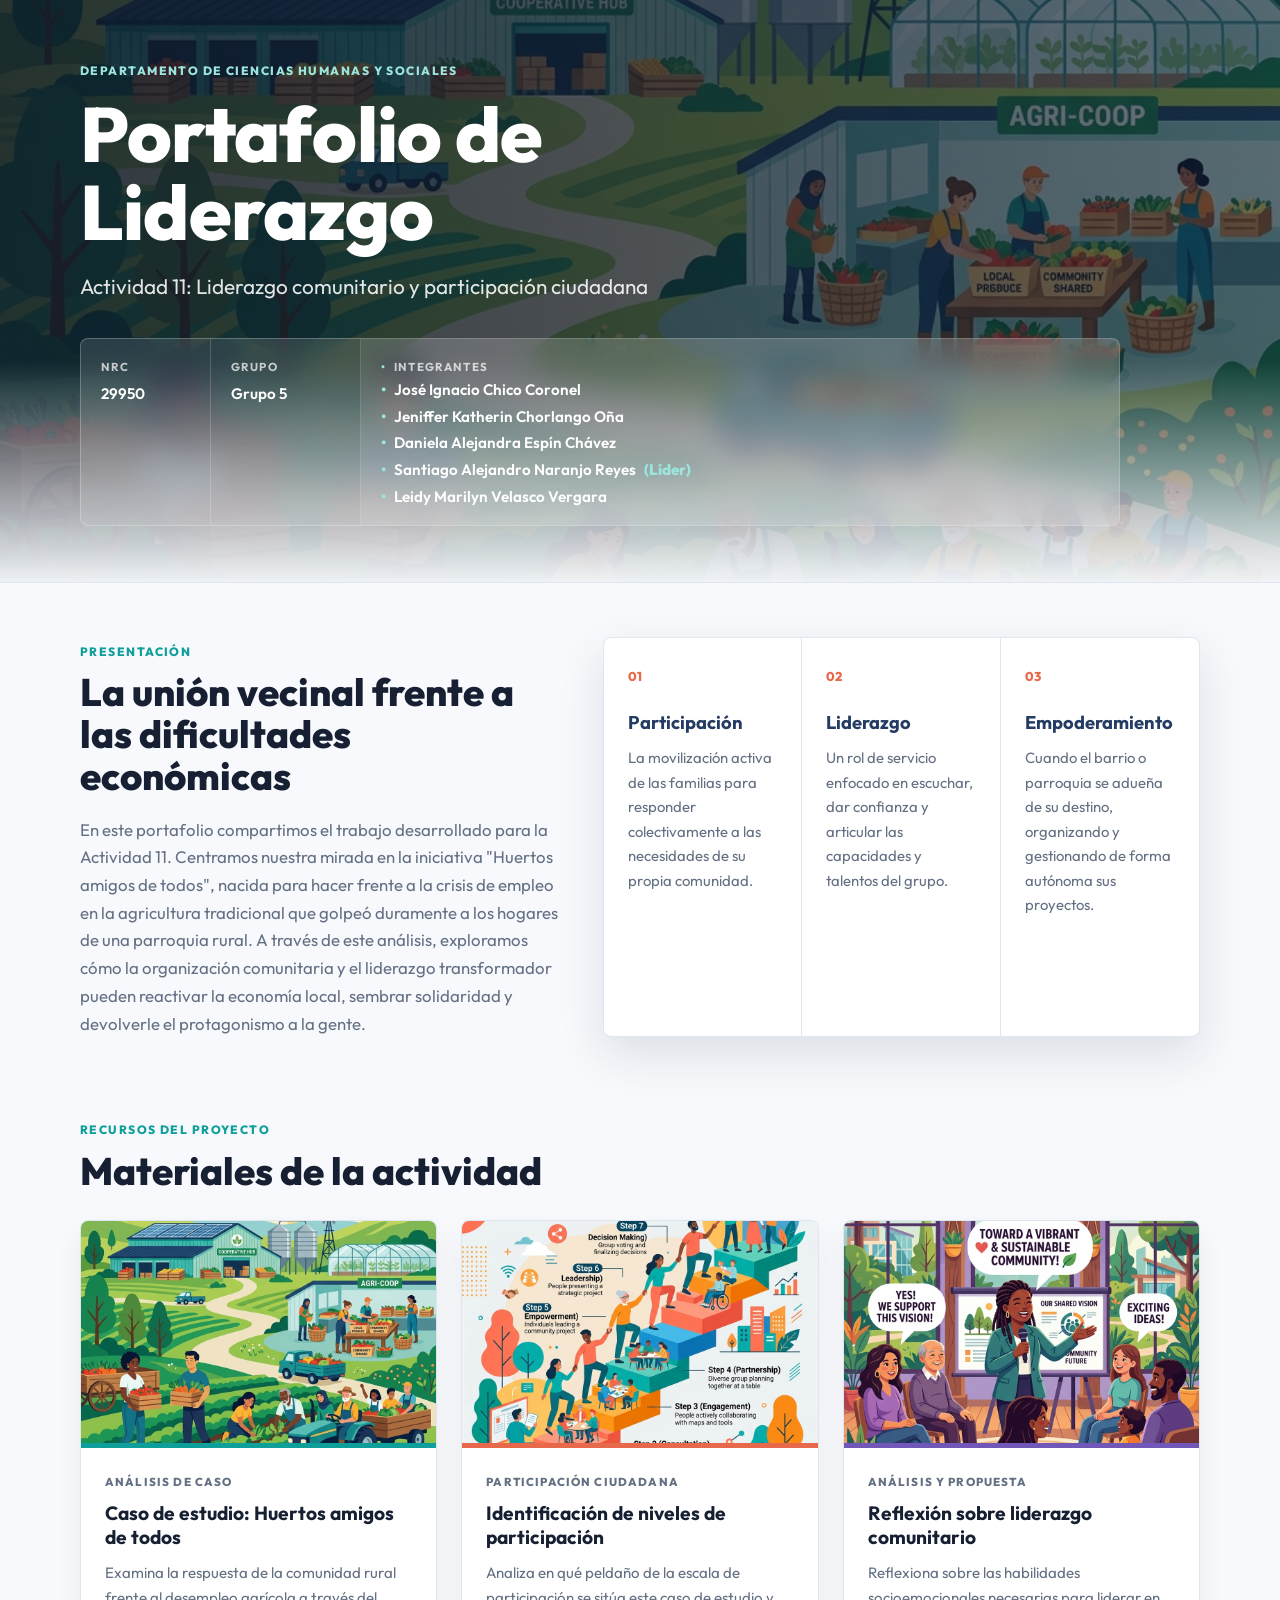
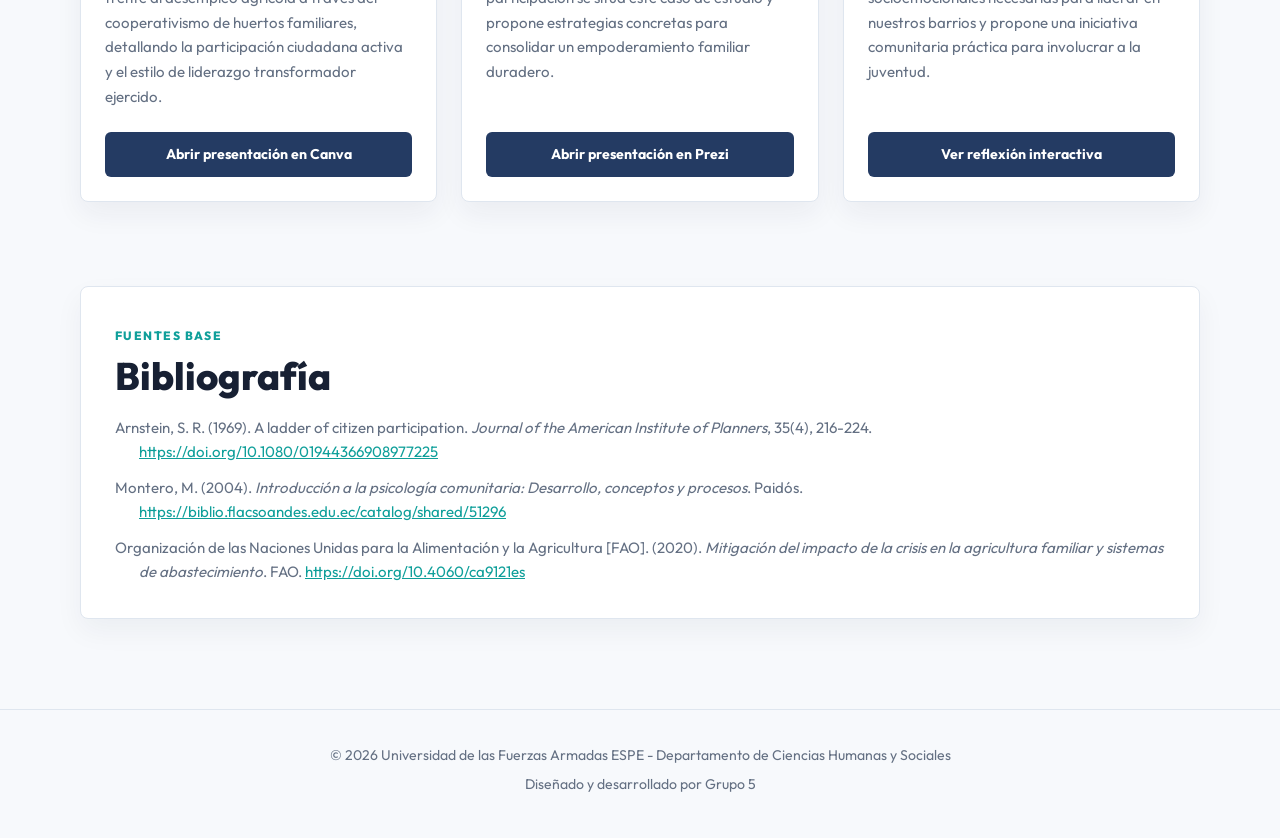
==== index.html @ 46aa61c5 "Initial commit - Portafolio Deber 11 Liderazgo Comunitario" ====
<!DOCTYPE html>
<html lang="es">
<head>
    <meta charset="UTF-8">
    <meta name="viewport" content="width=device-width, initial-scale=1.0">
    <title>Portafolio de Liderazgo - Actividad 11</title>
    <link rel="preconnect" href="https://fonts.googleapis.com">
    <link rel="preconnect" href="https://fonts.gstatic.com" crossorigin>
    <link href="https://fonts.googleapis.com/css2?family=Outfit:wght@300;400;500;600;700;800&display=swap" rel="stylesheet">
    <link rel="stylesheet" href="styles.css">
</head>
<body>
    <header class="hero">
        <div class="hero-overlay"></div>
        <div class="hero-content">
            <span class="badge">Departamento de Ciencias Humanas y Sociales</span>
            <h1 class="main-title">Portafolio de Liderazgo</h1>
            <p class="subtitle">Actividad 11: Liderazgo comunitario y participación ciudadana</p>

            <div class="project-meta" aria-label="Datos del proyecto">
                <div class="meta-item">
                    <span class="meta-label">NRC</span>
                    <strong>29950</strong>
                </div>
                <div class="meta-item">
                    <span class="meta-label">Grupo</span>
                    <strong>Grupo 5</strong>
                </div>
                <div class="meta-item meta-members">
                    <span class="meta-label">Integrantes</span>
                    <strong>
                        <span>José Ignacio Chico Coronel</span>
                        <span>Jeniffer Katherin Chorlango Oña</span>
                        <span>Daniela Alejandra Espín Chávez</span>
                        <span>Santiago Alejandro Naranjo Reyes <em>(Líder)</em></span>
                        <span>Leidy Marilyn Velasco Vergara</span>
                    </strong>
                </div>
            </div>
        </div>
    </header>

    <main>
        <section class="intro-section fade-in">
            <div class="intro-copy">
                <span class="section-kicker">Presentación</span>
                <h2>La unión vecinal frente a las dificultades económicas</h2>
                <p>
                    En este portafolio compartimos el trabajo desarrollado para la Actividad 11. Centramos nuestra mirada en la iniciativa "Huertos amigos de todos", nacida para hacer frente a la crisis de empleo en la agricultura tradicional que golpeó duramente a los hogares de una parroquia rural. A través de este análisis, exploramos cómo la organización comunitaria y el liderazgo transformador pueden reactivar la economía local, sembrar solidaridad y devolverle el protagonismo a la gente.
                </p>
            </div>
            <div class="insight-strip" aria-label="Síntesis de ideas principales">
                <article>
                    <span>01</span>
                    <strong>Participación</strong>
                    <p>La movilización activa de las familias para responder colectivamente a las necesidades de su propia comunidad.</p>
                </article>
                <article>
                    <span>02</span>
                    <strong>Liderazgo</strong>
                    <p>Un rol de servicio enfocado en escuchar, dar confianza y articular las capacidades y talentos del grupo.</p>
                </article>
                <article>
                    <span>03</span>
                    <strong>Empoderamiento</strong>
                    <p>Cuando el barrio o parroquia se adueña de su destino, organizando y gestionando de forma autónoma sus proyectos.</p>
                </article>
            </div>
        </section>

        <section class="gallery-section fade-in" aria-labelledby="recursos-title">
            <div class="section-heading">
                <div class="heading-text">
                    <span class="section-kicker">Recursos del proyecto</span>
                    <h2 id="recursos-title">Materiales de la actividad</h2>
                </div>
            </div>

            <div class="cards-grid">
                <article class="card theme-case">
                    <img src="assets/analisis_caso.png" alt="Huertos amigos de todos - análisis de caso">
                    <div class="card-content">
                        <span class="card-category">Análisis de caso</span>
                        <h3>Caso de estudio: Huertos amigos de todos</h3>
                        <p>Examina la respuesta de la comunidad rural frente al desempleo agrícola a través del cooperativismo de huertos familiares, detallando la participación ciudadana activa y el estilo de liderazgo transformador ejercido.</p>
                        <a href="https://canva.link/lp347n2778goq2j" target="_blank" rel="noopener" class="btn-primary">Abrir presentación en Canva</a>
                    </div>
                </article>

                <article class="card theme-levels">
                    <img src="assets/niveles_participacion.png" alt="Niveles de participación comunitaria">
                    <div class="card-content">
                        <span class="card-category">Participación ciudadana</span>
                        <h3>Identificación de niveles de participación</h3>
                        <p>Analiza en qué peldaño de la escala de participación se sitúa este caso de estudio y propone estrategias concretas para consolidar un empoderamiento familiar duradero.</p>
                        <a href="https://prezi.com/view/fFzERnQOCliyj9FupO9U/?referral_token=-t4MgnlnB3FN" target="_blank" rel="noopener" class="btn-primary">Abrir presentación en Prezi</a>
                    </div>
                </article>

                <article class="card theme-reflection">
                    <img src="assets/reflexion_liderazgo.png" alt="Reflexión sobre liderazgo y desarrollo local">
                    <div class="card-content">
                        <span class="card-category">Análisis y Propuesta</span>
                        <h3>Reflexión sobre liderazgo comunitario</h3>
                        <p>Reflexiona sobre las habilidades socioemocionales necesarias para liderar en nuestros barrios y propone una iniciativa comunitaria práctica para involucrar a la juventud.</p>
                        <a href="reflexion_liderazgo.html" class="btn-primary">Ver reflexión interactiva</a>
                    </div>
                </article>
            </div>
        </section>

        <section class="bib-section fade-in" aria-labelledby="bibliografia-title">
            <div class="bib-card">
                <span class="section-kicker">Fuentes base</span>
                <h2 id="bibliografia-title">Bibliografía</h2>
                <ul class="bib-list">
                    <li>Arnstein, S. R. (1969). A ladder of citizen participation. <em>Journal of the American Institute of Planners</em>, 35(4), 216-224. <a href="https://doi.org/10.1080/01944366908977225" target="_blank" rel="noopener" style="color: var(--teal); text-decoration: underline;">https://doi.org/10.1080/01944366908977225</a></li>
                    <li>Montero, M. (2004). <em>Introducción a la psicología comunitaria: Desarrollo, conceptos y procesos</em>. Paidós. <a href="https://biblio.flacsoandes.edu.ec/catalog/shared/51296" target="_blank" rel="noopener" style="color: var(--teal); text-decoration: underline;">https://biblio.flacsoandes.edu.ec/catalog/shared/51296</a></li>
                    <li>Organización de las Naciones Unidas para la Alimentación y la Agricultura [FAO]. (2020). <em>Mitigación del impacto de la crisis en la agricultura familiar y sistemas de abastecimiento</em>. FAO. <a href="https://doi.org/10.4060/ca9121es" target="_blank" rel="noopener" style="color: var(--teal); text-decoration: underline;">https://doi.org/10.4060/ca9121es</a></li>
                </ul>
            </div>
        </section>
    </main>

    <footer>
        <p>© 2026 Universidad de las Fuerzas Armadas ESPE - Departamento de Ciencias Humanas y Sociales</p>
        <p>Diseñado y desarrollado por Grupo 5</p>
    </footer>

    <script src="script.js"></script>
</body>
</html>
---- styles.css ----
:root {
    --ink: #172033;
    --muted: #647083;
    --paper: #f7f9fc;
    --panel: #ffffff;
    --line: #dfe6ef;
    --navy: #243b63;
    --teal: #0f9f9a;
    --coral: #e7684a;
    --violet: #7157b8;
    --gold: #d99a25;
    --shadow: 0 18px 45px rgba(26, 40, 68, 0.12);
    --radius: 8px;
}

* {
    box-sizing: border-box;
    margin: 0;
    padding: 0;
}

body {
    background: var(--paper);
    color: var(--ink);
    font-family: 'Outfit', sans-serif;
    line-height: 1.65;
    -webkit-font-smoothing: antialiased;
}

/* Header & Hero */
.hero {
    min-height: 540px;
    position: relative;
    display: grid;
    align-items: end;
    padding: 56px 24px;
    overflow: hidden;
    background:
        linear-gradient(90deg, rgba(14, 24, 40, 0.85), rgba(14, 24, 40, 0.6)),
        url("assets/analisis_caso.png") center / cover no-repeat;
    color: #fff;
    border-bottom: 1px solid var(--line);
}

.hero-overlay {
    position: absolute;
    inset: auto 0 0;
    height: 38%;
    background: linear-gradient(180deg, transparent, rgba(247, 249, 252, 0.96));
    pointer-events: none;
}

.hero-content {
    position: relative;
    z-index: 1;
    width: min(1120px, 100%);
    margin: 0 auto;
}

.badge,
.section-kicker {
    display: inline-flex;
    align-items: center;
    color: var(--teal);
    font-size: 0.75rem;
    font-weight: 800;
    letter-spacing: 0.12em;
    text-transform: uppercase;
}

.badge {
    color: #9ce5dd;
    margin-bottom: 14px;
}

.main-title {
    max-width: 800px;
    font-size: clamp(2.4rem, 6.5vw, 4.8rem);
    font-weight: 800;
    line-height: 1.02;
    letter-spacing: -0.01em;
}

.subtitle {
    max-width: 680px;
    margin-top: 18px;
    color: rgba(255, 255, 255, 0.88);
    font-size: clamp(1.05rem, 2vw, 1.3rem);
    font-weight: 400;
}

/* Metadata Badge Panel */
.project-meta {
    width: min(1040px, 100%);
    margin-top: 34px;
    display: grid;
    grid-template-columns: 130px 150px minmax(0, 1fr);
    border: 1px solid rgba(255, 255, 255, 0.24);
    background: rgba(255, 255, 255, 0.12);
    backdrop-filter: blur(14px);
    border-radius: var(--radius);
    overflow: hidden;
}

.meta-item {
    padding: 18px 20px;
    border-right: 1px solid rgba(255, 255, 255, 0.18);
}

.meta-item:last-child {
    border-right: 0;
}

.meta-label {
    display: block;
    margin-bottom: 4px;
    color: rgba(255, 255, 255, 0.72);
    font-size: 0.72rem;
    font-weight: 700;
    letter-spacing: 0.1em;
    text-transform: uppercase;
}

.meta-item strong {
    font-size: 0.95rem;
    font-weight: 600;
}

.meta-members {
    background: rgba(255, 255, 255, 0.08);
}

.meta-members strong {
    display: flex;
    flex-direction: column;
    gap: 7px;
    font-size: 0.95rem;
    line-height: 1.3;
}

.meta-members span {
    display: flex;
    align-items: baseline;
    gap: 8px;
}

.meta-members span::before {
    content: "•";
    color: #9ce5dd;
    font-weight: 800;
}

.meta-members em {
    color: #9ce5dd;
    font-style: normal;
    font-weight: 800;
}

/* Structure and Layout */
main {
    position: relative;
    z-index: 2;
}

.intro-section,
.gallery-section,
.bib-section,
.detail-section {
    width: min(1120px, calc(100% - 40px));
    margin: 0 auto;
}

.intro-section {
    display: grid;
    grid-template-columns: minmax(0, 0.9fr) minmax(0, 1.1fr);
    gap: 34px;
    padding: 54px 0 36px;
}

.intro-copy h2,
.section-heading h2,
.bib-card h2,
.detail-card h2 {
    margin-top: 8px;
    color: var(--ink);
    font-size: clamp(1.8rem, 3vw, 2.5rem);
    line-height: 1.1;
    font-weight: 800;
}

.intro-copy p {
    margin-top: 18px;
    color: var(--muted);
    font-size: 1.05rem;
}

/* Insight Strip */
.insight-strip {
    display: grid;
    grid-template-columns: repeat(3, 1fr);
    gap: 1px;
    overflow: hidden;
    border: 1px solid var(--line);
    border-radius: var(--radius);
    background: var(--line);
    box-shadow: var(--shadow);
}

.insight-strip article {
    min-height: 190px;
    padding: 24px;
    background: var(--panel);
}

.insight-strip span {
    color: var(--coral);
    font-weight: 800;
    font-size: 0.8rem;
}

.insight-strip strong {
    display: block;
    margin-top: 20px;
    font-size: 1.15rem;
    font-weight: 700;
    color: var(--navy);
}

.insight-strip p {
    margin-top: 8px;
    color: var(--muted);
    font-size: 0.93rem;
}

/* Gallery / Cards */
.gallery-section {
    padding: 42px 0;
}

.section-heading {
    display: flex;
    align-items: end;
    justify-content: space-between;
    gap: 28px;
    margin-bottom: 28px;
}

.cards-grid {
    display: grid;
    grid-template-columns: repeat(3, minmax(0, 1fr));
    gap: 24px;
}

.card {
    display: flex;
    min-height: 100%;
    flex-direction: column;
    overflow: hidden;
    border: 1px solid var(--line);
    border-radius: var(--radius);
    background: var(--panel);
    box-shadow: 0 12px 28px rgba(26, 40, 68, 0.06);
    transition: transform 0.25s ease, box-shadow 0.25s ease;
}

.card:hover {
    transform: translateY(-6px);
    box-shadow: var(--shadow);
}

.card img {
    width: 100%;
    aspect-ratio: 16 / 10;
    object-fit: cover;
}

.card-content {
    display: flex;
    flex: 1;
    flex-direction: column;
    padding: 24px;
    border-top: 5px solid var(--navy);
}

.theme-case .card-content { border-color: var(--teal); }
.theme-levels .card-content { border-color: var(--coral); }
.theme-reflection .card-content { border-color: var(--violet); }

.card-category {
    color: var(--muted);
    font-size: 0.72rem;
    font-weight: 800;
    letter-spacing: 0.1em;
    text-transform: uppercase;
}

.card h3 {
    margin-top: 10px;
    color: var(--ink);
    font-size: 1.2rem;
    font-weight: 700;
    line-height: 1.25;
}

.card p {
    margin: 12px 0 22px;
    color: var(--muted);
    font-size: 0.94rem;
}

.btn-primary {
    display: inline-flex;
    align-items: center;
    justify-content: center;
    min-height: 44px;
    margin-top: auto;
    padding: 11px 20px;
    border: 0;
    border-radius: 6px;
    background: var(--navy);
    color: #fff;
    font-family: inherit;
    font-size: 0.88rem;
    font-weight: 700;
    text-decoration: none;
    transition: background 0.2s ease, transform 0.2s ease;
}

.btn-primary:hover {
    background: #162944;
}

/* Bibliography & Citations */
.bib-section {
    padding: 42px 0;
}

.bib-card {
    border: 1px solid var(--line);
    border-radius: var(--radius);
    background: var(--panel);
    padding: 34px;
    box-shadow: 0 12px 28px rgba(26, 40, 68, 0.05);
}

.bib-list {
    margin-top: 18px;
    list-style: none;
}

.bib-list li {
    padding-left: 24px;
    text-indent: -24px;
    color: var(--muted);
    font-size: 0.94rem;
    line-height: 1.6;
}

.bib-list li + li {
    margin-top: 12px;
}

/* Subpage Specific Layouts */
.topbar {
    border-bottom: 1px solid var(--line);
    background: rgba(255, 255, 255, 0.9);
    backdrop-filter: blur(12px);
    position: sticky;
    top: 0;
    z-index: 100;
}

.topbar-inner {
    width: min(1120px, calc(100% - 40px));
    margin: 0 auto;
    min-height: 64px;
    display: flex;
    align-items: center;
    justify-content: space-between;
    gap: 18px;
}

.btn-back {
    display: inline-flex;
    align-items: center;
    gap: 8px;
    color: var(--navy);
    font-weight: 700;
    text-decoration: none;
    font-size: 0.92rem;
    transition: color 0.2s ease;
}

.btn-back:hover {
    color: var(--teal);
}

.btn-back svg {
    width: 20px;
    height: 20px;
    transition: transform 0.2s ease;
}

.btn-back:hover svg {
    transform: translateX(-4px);
}

.page-shell {
    padding: 48px 0 64px;
}

.detail-layout {
    display: grid;
    grid-template-columns: minmax(0, 1.25fr) minmax(320px, 0.75fr);
    gap: 36px;
    margin-top: 28px;
}

.detail-card {
    border: 1px solid var(--line);
    border-radius: var(--radius);
    background: var(--panel);
    padding: 38px;
    box-shadow: 0 12px 28px rgba(26, 40, 68, 0.05);
}

.detail-header {
    border-bottom: 1px solid var(--line);
    padding-bottom: 24px;
    margin-bottom: 28px;
}

.detail-header h1 {
    font-size: clamp(2rem, 4vw, 2.8rem);
    font-weight: 800;
    line-height: 1.1;
    color: var(--navy);
    margin-top: 8px;
}

.rich-content h3 {
    margin: 28px 0 12px;
    color: var(--navy);
    font-size: 1.35rem;
    font-weight: 700;
}

.rich-content p {
    color: var(--muted);
    margin-bottom: 18px;
    font-size: 1.02rem;
    text-align: justify;
}

.rich-content ul,
.rich-content ol {
    margin: 16px 0 24px 24px;
    color: var(--muted);
    font-size: 1.02rem;
}

.rich-content li {
    margin-bottom: 10px;
}

.rich-content strong {
    color: var(--ink);
}

/* Sidebar Details */
.sidebar-panel {
    display: flex;
    flex-direction: column;
    gap: 24px;
}

.side-card {
    border: 1px solid var(--line);
    border-radius: var(--radius);
    background: var(--panel);
    padding: 24px;
    box-shadow: 0 12px 28px rgba(26, 40, 68, 0.05);
}

.side-card h4 {
    color: var(--navy);
    font-size: 1.05rem;
    margin-bottom: 14px;
    border-bottom: 2px solid var(--teal);
    padding-bottom: 8px;
    text-transform: uppercase;
    letter-spacing: 0.05em;
}

.side-card.theme-levels h4 { border-color: var(--coral); }
.side-card.theme-reflection h4 { border-color: var(--violet); }

.side-list {
    list-style: none;
}

.side-list li {
    position: relative;
    padding-left: 20px;
    color: var(--muted);
    font-size: 0.93rem;
    line-height: 1.5;
    margin-bottom: 12px;
}

.side-list li::before {
    content: "→";
    position: absolute;
    left: 0;
    color: var(--teal);
    font-weight: 700;
}

.side-card.theme-levels .side-list li::before { color: var(--coral); }
.side-card.theme-reflection .side-list li::before { color: var(--violet); }

/* Highlight Block */
.highlight-block {
    background: #f0f5fa;
    border-left: 4px solid var(--teal);
    padding: 20px;
    border-radius: 0 var(--radius) var(--radius) 0;
    margin: 24px 0;
}

.highlight-block p {
    margin-bottom: 0 !important;
    font-style: italic;
    color: var(--navy) !important;
}

.highlight-block.theme-levels {
    background: #fbf2f0;
    border-left-color: var(--coral);
}

.highlight-block.theme-reflection {
    background: #f5f3f9;
    border-left-color: var(--violet);
}

/* Interactive Accordion/Tabs inside Levels Page */
.interactive-ladder {
    margin-top: 24px;
    border: 1px solid var(--line);
    border-radius: var(--radius);
    overflow: hidden;
}

.ladder-step {
    border-bottom: 1px solid var(--line);
    background: var(--panel);
}

.ladder-step:last-child {
    border-bottom: 0;
}

.ladder-header {
    width: 100%;
    background: none;
    border: 0;
    padding: 16px 20px;
    display: flex;
    align-items: center;
    justify-content: space-between;
    cursor: pointer;
    font-family: inherit;
    text-align: left;
    transition: background 0.2s ease;
}

.ladder-header:hover {
    background: #f7f9fc;
}

.ladder-title {
    display: flex;
    align-items: center;
    gap: 12px;
}

.ladder-num {
    background: var(--navy);
    color: #fff;
    width: 28px;
    height: 28px;
    border-radius: 50%;
    display: grid;
    place-items: center;
    font-size: 0.85rem;
    font-weight: 800;
}

.ladder-step.active-step .ladder-num {
    background: var(--coral);
}

.ladder-step.active-step .ladder-header {
    background: #fbf2f0;
}

.ladder-header strong {
    font-size: 1.05rem;
    color: var(--ink);
}

.ladder-icon {
    font-size: 1.2rem;
    font-weight: 300;
    color: var(--muted);
    transition: transform 0.2s ease;
}

.ladder-step.active-step .ladder-icon {
    transform: rotate(45deg);
    color: var(--coral);
}

.ladder-body {
    display: none;
    padding: 20px;
    border-top: 1px solid var(--line);
    background: #fdfefe;
}

.ladder-step.active-step .ladder-body {
    display: block;
}

/* Footer */
footer {
    margin-top: 48px;
    padding: 34px 20px 42px;
    border-top: 1px solid var(--line);
    color: var(--muted);
    text-align: center;
    font-size: 0.88rem;
}

footer p + p {
    margin-top: 6px;
}

/* Animations */
.fade-in {
    opacity: 0;
    transform: translateY(18px);
    transition: opacity 0.55s ease, transform 0.55s ease;
}

.fade-in.visible {
    opacity: 1;
    transform: translateY(0);
}

/* Responsiveness */
@media (max-width: 980px) {
    .hero {
        min-height: auto;
        padding-top: 96px;
    }

    .project-meta {
        grid-template-columns: 1fr;
        width: 100%;
    }

    .intro-section,
    .detail-layout {
        grid-template-columns: 1fr;
    }

    .meta-item {
        border-right: 0;
        border-bottom: 1px solid rgba(255, 255, 255, 0.18);
    }

    .meta-item:last-child {
        border-bottom: 0;
    }

    .cards-grid {
        grid-template-columns: 1fr;
    }
}

@media (max-width: 640px) {
    .hero {
        padding: 72px 18px 44px;
    }

    .intro-section,
    .gallery-section,
    .bib-section,
    .detail-section {
        width: min(100% - 28px, 1120px);
    }

    .section-heading {
        display: block;
    }

    .card-content,
    .bib-card,
    .detail-card {
        padding: 22px;
    }
    
    .insight-strip {
        grid-template-columns: 1fr;
    }
}
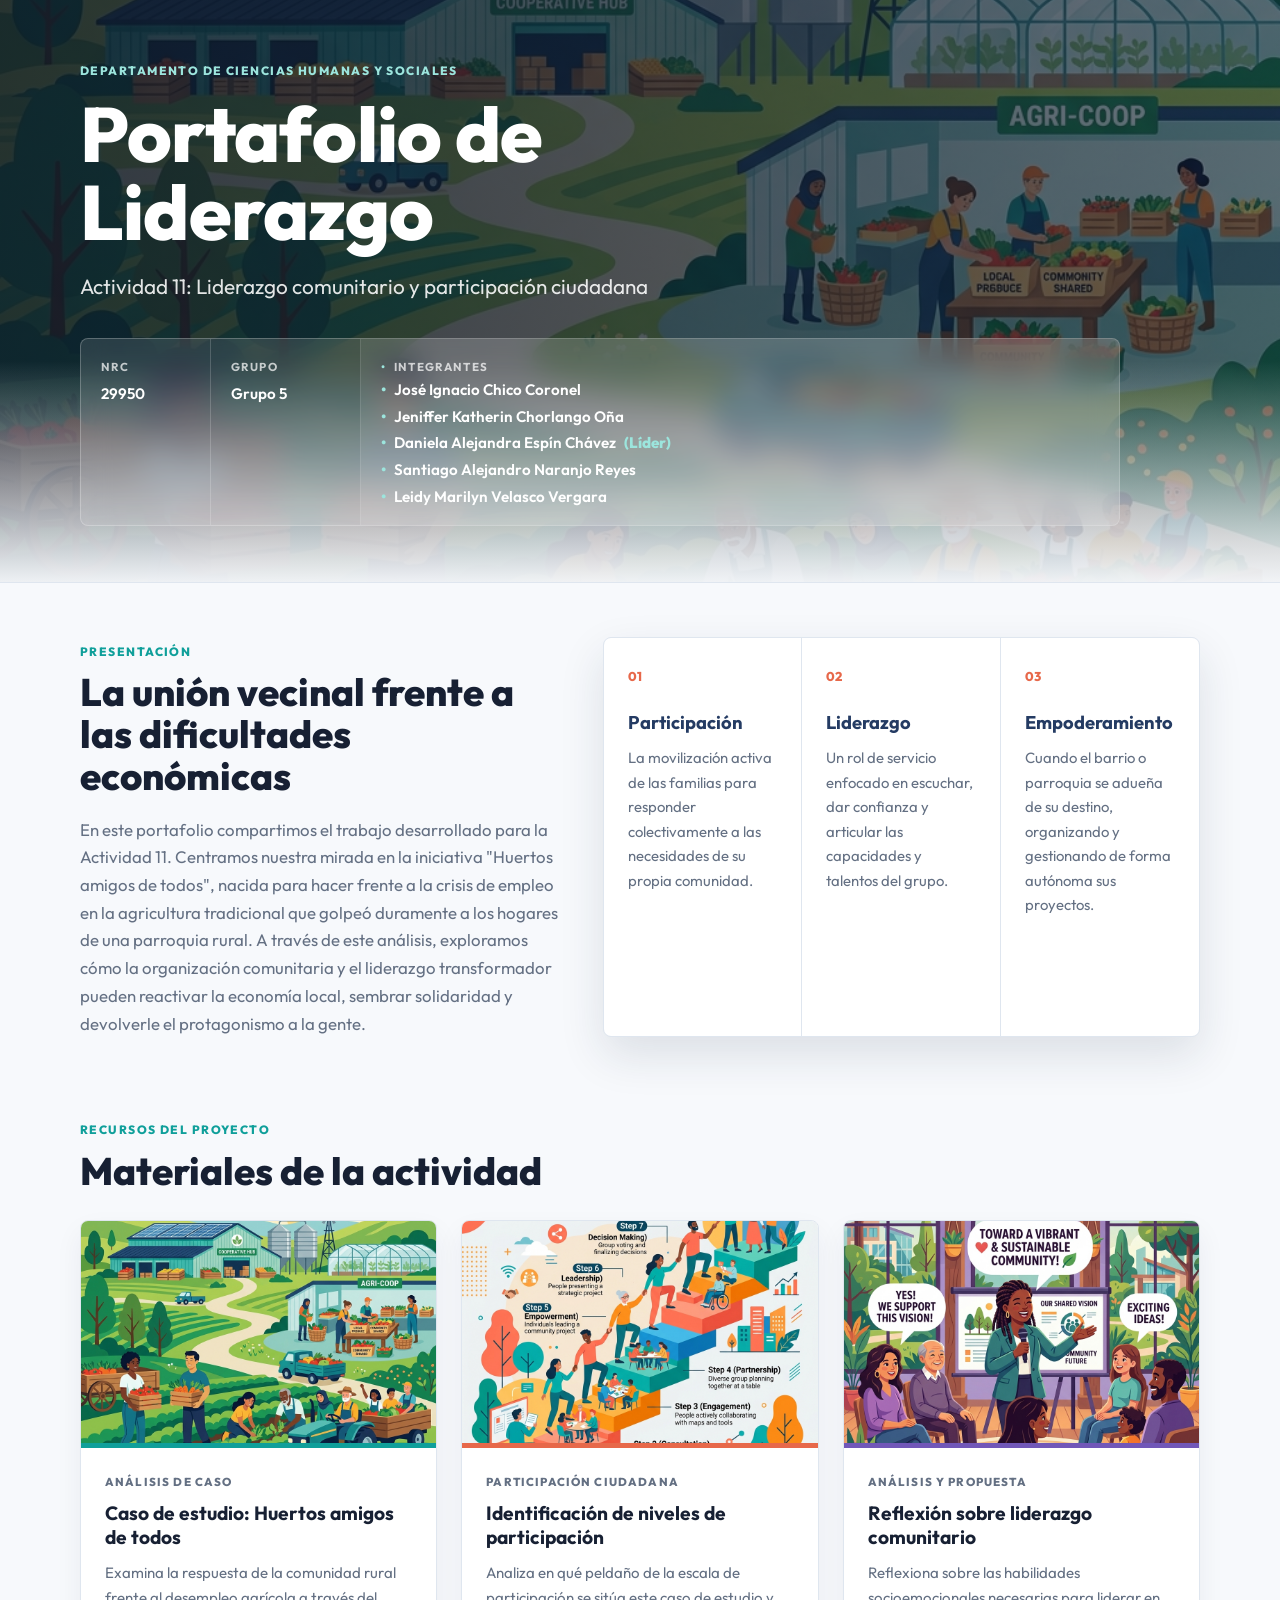
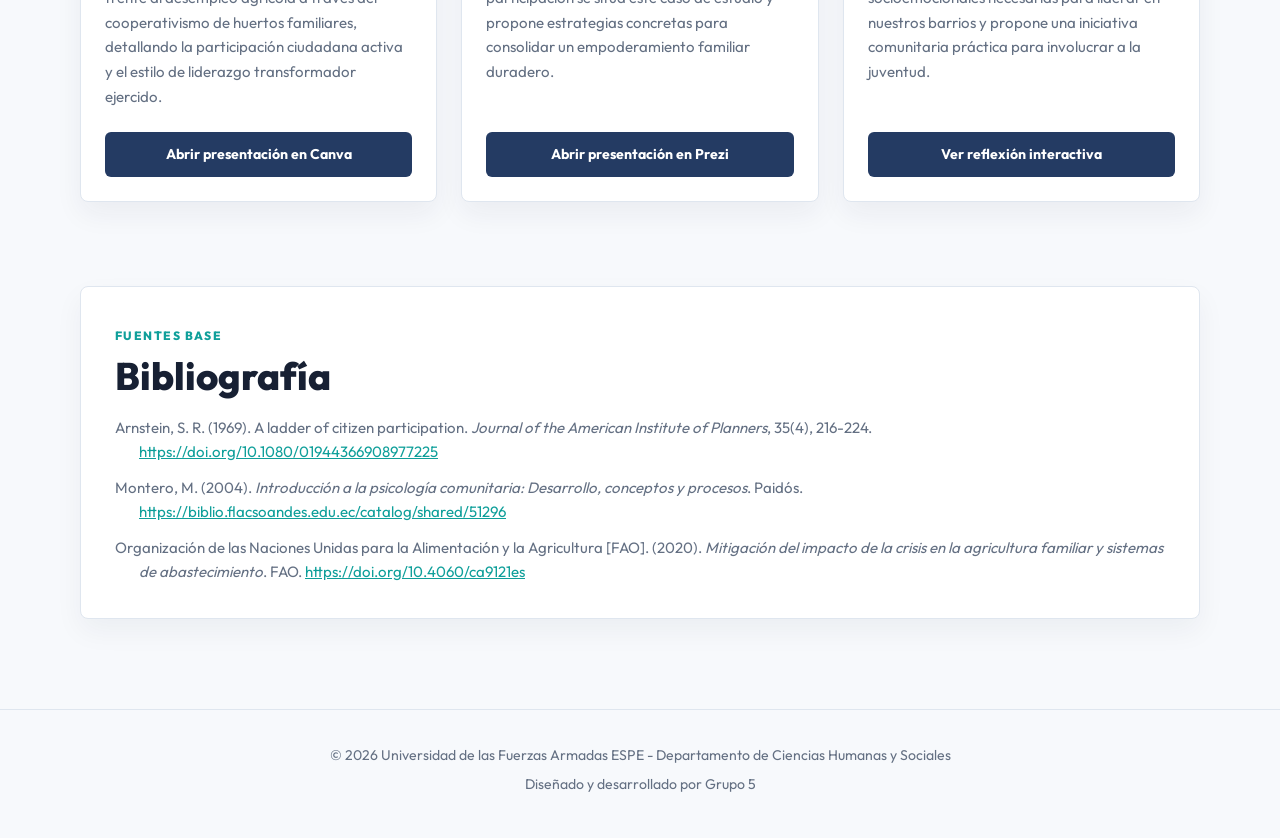
==== commit 4e39dae1: "Update - Set Daniela Espin as group leader" ====
--- a/index.html
+++ b/index.html
@@ -31,8 +31,8 @@
                     <strong>
                         <span>José Ignacio Chico Coronel</span>
                         <span>Jeniffer Katherin Chorlango Oña</span>
-                        <span>Daniela Alejandra Espín Chávez</span>
-                        <span>Santiago Alejandro Naranjo Reyes <em>(Líder)</em></span>
+                        <span>Daniela Alejandra Espín Chávez <em>(Líder)</em></span>
+                        <span>Santiago Alejandro Naranjo Reyes</span>
                         <span>Leidy Marilyn Velasco Vergara</span>
                     </strong>
                 </div>
--- a/styles.css
+++ b/styles.css
@@ -716,3 +716,78 @@
         grid-template-columns: 1fr;
     }
 }
+
+/* Tabbed Switcher for Semillero Stages */
+.stage-tabs {
+    display: flex;
+    flex-wrap: wrap;
+    gap: 8px;
+    margin: 24px 0 16px;
+    border-bottom: 2px solid var(--line);
+    padding-bottom: 4px;
+}
+
+.tab-btn {
+    border: 0;
+    background: none;
+    font-family: inherit;
+    font-size: 0.92rem;
+    font-weight: 700;
+    color: var(--muted);
+    padding: 10px 14px;
+    cursor: pointer;
+    position: relative;
+    transition: color 0.2s ease, background 0.2s ease;
+    border-radius: 4px 4px 0 0;
+}
+
+.tab-btn:hover {
+    color: var(--navy);
+    background: rgba(36, 59, 99, 0.04);
+}
+
+.tab-btn.active-tab {
+    color: var(--teal);
+}
+
+.tab-btn.active-tab::after {
+    content: "";
+    position: absolute;
+    bottom: -6px;
+    left: 0;
+    width: 100%;
+    height: 3px;
+    background: var(--teal);
+}
+
+.tab-content {
+    display: none;
+    animation: fadeInTab 0.35s ease;
+    background: #fbfcfe;
+    border: 1px solid var(--line);
+    padding: 24px;
+    border-radius: var(--radius);
+    margin-top: 12px;
+}
+
+.tab-content.active-content {
+    display: block;
+}
+
+.tab-content h4 {
+    color: var(--navy);
+    font-size: 1.15rem;
+    margin-bottom: 10px;
+}
+
+.tab-content p {
+    margin-bottom: 0 !important;
+    font-size: 0.98rem;
+    line-height: 1.6;
+}
+
+@keyframes fadeInTab {
+    from { opacity: 0; transform: translateY(8px); }
+    to { opacity: 1; transform: translateY(0); }
+}
+
